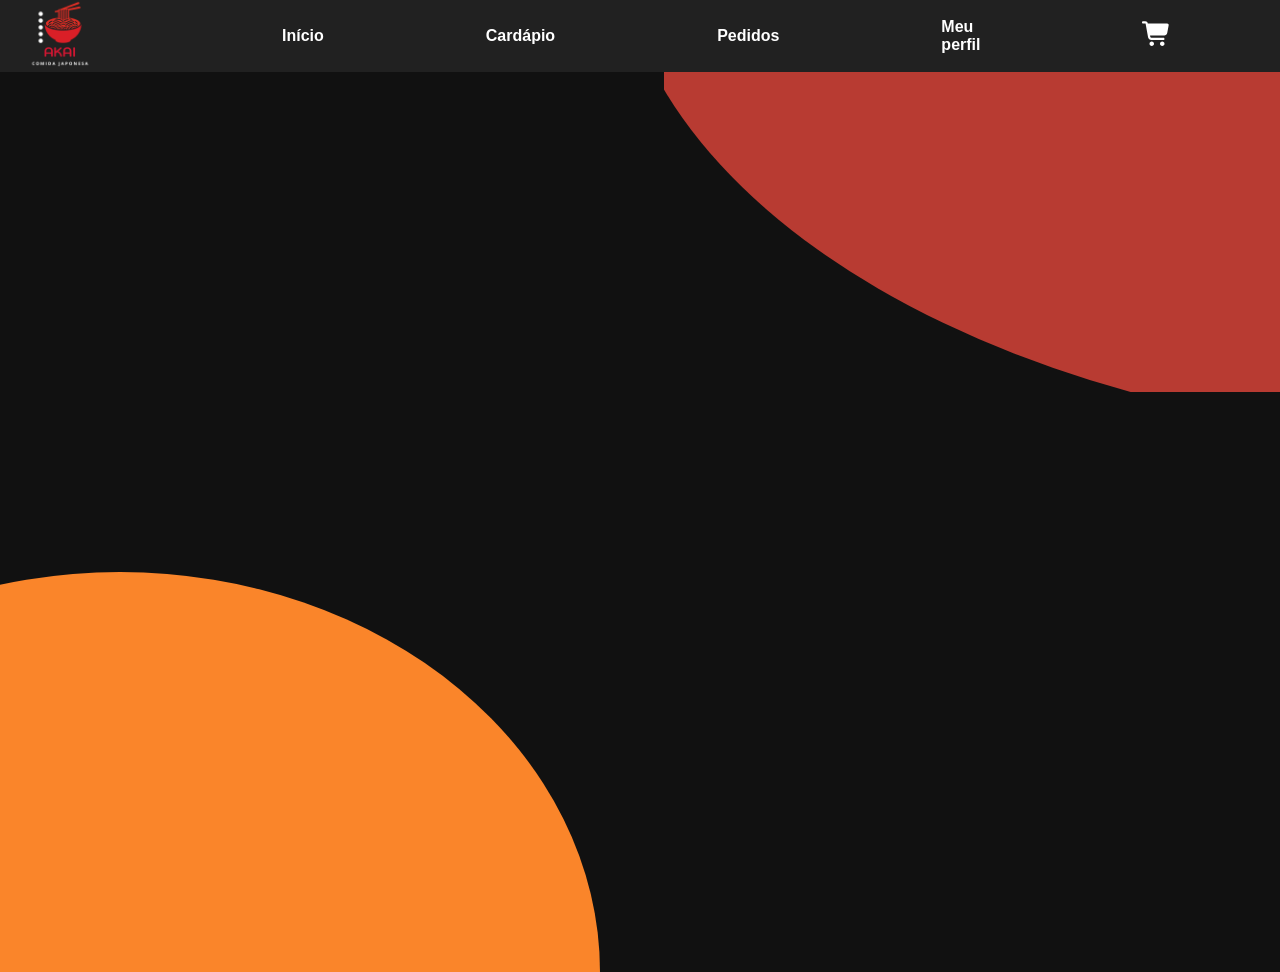
==== cardapio.html @ f0f572e4 "first commit" ====
<!DOCTYPE html>
<html lang="en">
<head>
    <meta charset="UTF-8">
    <meta name="viewport" content="width=device-width, initial-scale=1.0">
    <title>Document</title>
    <link rel="stylesheet" href="style.css">
    <script src="script.js"defer ></script>
</head>
<body>

    <header id="Cabeçario">

        <li id="logo"><img src="img/akai.png" alt=""></li>
        <li><a href="inicio.html">Início</a></li>
        <li><a href="cardapio.html">Cardápio</a> </li>
        <li><a href="pedidos.html">Pedidos</a></li>
        <li><a href="index.html">Meu perfil</a></li>
        <li id="carrinho"><a href="carrinho.html"><button><svg xmlns="http://www.w3.org/2000/svg" viewBox="0 0 640 640" id="carrinho"><!--!Font Awesome Free v7.3.1 by @fontawesome - https://fontawesome.com License - https://fontawesome.com/license/free Copyright 2026 Fonticons, Inc.--><path fill="rgb(255, 255, 255)" d="M24 48C10.7 48 0 58.7 0 72C0 85.3 10.7 96 24 96L69.3 96C73.2 96 76.5 98.8 77.2 102.6L129.3 388.9C135.5 423.1 165.3 448 200.1 448L456 448C469.3 448 480 437.3 480 424C480 410.7 469.3 400 456 400L200.1 400C188.5 400 178.6 391.7 176.5 380.3L171.4 352L475 352C505.8 352 532.2 330.1 537.9 299.8L568.9 133.9C572.6 114.2 557.5 96 537.4 96L124.7 96L124.3 94C119.5 67.4 96.3 48 69.2 48L24 48zM208 576C234.5 576 256 554.5 256 528C256 501.5 234.5 480 208 480C181.5 480 160 501.5 160 528C160 554.5 181.5 576 208 576zM432 576C458.5 576 480 554.5 480 528C480 501.5 458.5 480 432 480C405.5 480 384 501.5 384 528C384 554.5 405.5 576 432 576z"/></svg></a></button></li>
        <li id="ModoClaro">
            <button>
                <svg xmlns="http://www.w3.org/2000/svg" viewBox="0 0 640 640" id="lua">
                    <!--!Font Awesome Free v7.3.1 -->
                    <path d="M303.3 112.7C196.2 121.2 112 210.8 112 320C112 434.9 205.1 528 320 528C353.3 528 384.7 520.2 412.6 506.3C309.2 482.9 232 390.5 232 280C232 214.2 259.4 154.9 303.3 112.7zM64 320C64 178.6 178.6 64 320 64C339.4 64 358.4 66.2 376.7 70.3C386.6 72.5 394 80.8 395.2 90.8C396.4 100.8 391.2 110.6 382.1 115.2C321.5 145.4 280 207.9 280 280C280 381.6 362.4 464 464 464C469 464 473.9 463.8 478.8 463.4C488.9 462.6 498.4 468.2 502.6 477.5C506.8 486.8 504.6 497.6 497.3 504.6C451.3 548.8 388.8 576 320 576C178.6 576 64 461.4 64 320z" />
                </svg>
            </button>
        </li>

    </header>

    
    <section id="SectionGRANDE">

        <div class="forma-vermelha">
            <div id="bola-vermelho"></div>


        </div>


         




        <div class="forma-laranja">
            <div id="bola-laranja"></div>


        </div>

    </section>
    
</body>
</html>
---- style.css ----
*{
    margin: 0;
    padding: 0;
    box-sizing: border-box;
}

:root {
    --cor-de-fundo: #111111;
    --cor-de-texto: #ffffff;
    --cor-detalhes: #212121;
    --cor-detalhes2: #212121 ;
}

body {
    background-color: var(--cor-de-fundo);
    color: var(--cor-de-texto);
    font-family: 'Segoe UI', Tahoma, Geneva, Verdana, sans-serif;
    position: relative;
    overflow: hidden;
    max-height: 200vh;
    transition: background-color 1.5s, color 1.5s; 
}

main #inicio{
    max-height: 300vh;
}

#lua path {
    fill: rgb(255, 255, 255);
    transition: fill 1.5s; 
}


body.claro {
    --cor-de-fundo: #ffffff;
    --cor-de-texto: #000000;
    --cor-detalhes: #212121;
    --cor-detalhes2: #212121 ;
}


#lua.claro path {
    fill: #b73e35;
}

#carrinho:hover path{
    fill: #B83B32;
}

.forma-vermelha{
    position: absolute;
    top: -20%;
    right: -30%;
    animation: flutuar 3s ease-in-out infinite; 
    z-index: -1;
}
#bola-vermelho{
    position: absolute;
    top: 0;
    right: 0;
    clip-path: ellipse(90% 105% at 85% 5%);
    height: 500px;
    width: 1000px;
    background-color: #B83B32;
}




.forma-vermelha2{
    position: absolute;
    top: -20%;
    right: -30%;
    animation: flutuar 3s ease-in-out infinite; 
    z-index: -1;
}
#bola-vermelho2{
    position: absolute;
    top: 0;
    right: 0;
    clip-path: ellipse(200% 125% at 200% 20%);
    height: 500px;
    width: 1250px;
    border-radius: 100%;
    background-color: #B83B32;
}


#titulo{
    font-weight: 900;
   
}

#sss{
    font-weight: 800;
}


.forma-laranja {
    position: absolute;
    bottom: 0;
    left: 0;
    z-index: -1;
    animation: flutuar 6s ease-in-out infinite;
}

#bola-laranja {
    width: 600px;
    height: 400px;
    background-color: #FA852A;
    clip-path: ellipse(80% 100% at 20% 100%);
}


.forma-laranja2 {
    position: absolute;
    bottom: 0;
    left: 0;
    z-index: -1;
    animation: flutuar 6s ease-in-out infinite;
}

#bola-laranja2 {
    width: 600px;
    height: 400px;
    background-color: #FA852A;
    clip-path: ellipse(80% 80% at 20% 100%);
}

@keyframes flutuar {
    0%, 100% {
        transform: translate(0, 0);
    }
    50% {
        transform: translate(-5px, -12px);
    }

}

#Cabeçario{
    background-color: #212121;
    width: 100%;
    height: 8vh;
    display: flex;
    align-items: center;
    gap: 18vh;
    justify-content: space-around;
    z-index: 99;
}
#logo img{
    width: 120px;
}

#carrinho img{
   width: 50px;
   height: 50px;
   cursor: pointer;
}

#Cabeçario li{
   list-style-type: none;
}

#Cabeçario li:hover{
    text-decoration: underline #B83B32 solid 2px;
    color: #B83B32;

    a{
        color: #B83B32;
    }
}


#Cabeçario a{
    color: #fff;
    text-decoration: none;
    font-weight: 700;
    
}

#Cabeçario svg{
    background-color: #212121;
    width: 30px;
    cursor: pointer;
    
}

#Cabeçario button{
    border: none;
    border-bottom-style: none;
    list-style-type: none;
    background-color: #212121;
    
   
} 


section{
    position: relative;
    height: 100vh;
    width: 100%;
    justify-items: center;
}


span{
    color: #B83B32;
}

#Texto1{
    padding-right: 25%;
    font-size: 25px;
    padding-bottom: 20px;
   
}
 
#caixaDeDados{
    background-color: var(--cor-detalhes2);
    
    width: 70%;
    height: 50%;
    border-radius: 20px;
    border: solid 2px;
    border-color: #676666 ;

    display: flex;
    margin-bottom: 15vh;
    gap: 60px;
}


#meuFormulario{
    display: flex;
    gap: 70PX;
    padding-top: 20PX;
}


 .profile-card {
    background-color: var(--cor-detalhes);
    
    border-radius: 12px;
    padding: 40px;
    width: 320px;
    display: flex;
    flex-direction: column;
    align-items: center;
    gap: 24px;
    font-family: sans-serif;
}

.avatar-container {
    width: 150px;
    height: 150px;
    border-radius: 50%;
    background-color: #b22e23; 
    display: flex;
    align-items: center;
    justify-content: center;
    overflow: hidden;
}


.avatar-preview {
    width: 100%;
    height: 100%;
    object-fit: cover;
}


.avatar-default-icon {
    width: 60%;
    height: 60%;
    fill: #ffffff;
}


.file-input {
    display: none;
}


.upload-button {
    display: flex;
    align-items: center;
    justify-content: center;
    gap: 8px;
    border: 2px solid #b22e23;
    color: #b22e23;
    background: transparent;
    padding: 10px 24px;
    border-radius: 25px;
    font-size: 14px;
    font-weight: bold;
    cursor: pointer;
    transition: all 0.2s ease-in-out;
}


.upload-button:hover {
    background-color: #b22e23;
    color: #ffffff;
}


 #Formulario {
    width: 100%;
    max-width: 500px;
    padding: 20px;
}

#Formulario h2{
    color: #fff;
}
h2 {
    font-size: 24px;
    font-weight: bold;
    margin-bottom: 24px;
    
}
.campo-grupo {
    margin-bottom: 16px;
}
label {
    display: block;
    margin-bottom: 8px;
    font-size: 14px;
    color: #fff;
}
input {
    width: 300PX;
    padding: 12px;
    background-color: transparent;
    border: 1px solid #444444;
    border-radius: 8px;
    color: #ffffff;
    font-size: 16px;
    box-sizing: border-box;
    outline: none;
}
input:focus {
    border-color: #666666;
}


button[type="submit"] {
    width: 100%;
    background-color: #b73e35;
    color: #ffffff;
    border: none;
    padding: 14px;
    border-radius: 20px;
    font-size: 16px;
    font-weight: bold;
    cursor: pointer;
    margin-top: 12px;
    transition: background-color 0.2s;
}
button[type="submit"]:hover {
    background-color: #9c322a;
}




/* PARTE DO CSS DA PAG  DO CARRINHO */

section{
    align-content: center;
}

#Div_do_Carrinho{
    width: 60%;
    height: 70%;
    background-color: #666666 ;
    border-radius: 20PX;
    justify-items: center;
    align-content: center;
   
}

#Div_do_Carrinho button{
    background-color: #B83B32;
    color: #fff;
     border-radius: 10px;
     width: 400px;
     height: 50px;
     border-color: #B83B32;
     
}

#orgDivCarrinho{
    display: flex;
   
}

#orgDivCarrinho img{
    padding-right: 15px;
}

#Div_do_Carrinho #botão{
    padding-top: 30px;
}

#inicio{
    margin-top: -30vh;
    margin-right: 40vh;
    font-size: 40px;
    font-weight: 800;
}

#inicio h1{
    font-size: 100px;
}

#inicio button{
    width: 350px;
    height: 60px;
    border-radius: 40px;
    background-color: #B83B32;
    color: #fff;
    font-size: 20px;
    font-weight: 700;
    border: solid;
    border-color: #B83B32;
    margin-top: 40px;
    display: flex;
    align-items: center;
    justify-content: center;
    cursor: pointer;
}
#inicio a{
    text-decoration: none;
    cursor: pointer;
}

#inicio button svg{
    width: 50px;
    padding-left: 20px;
   cursor: pointer;
}

#fff{
   color: #676666;
}


#TremDeQualidades{
    background-color: #212121;
    width: 100%;
    height: 20vh;
}

#SobreAKAI{
    background-color: #b73e35;
    width: 100%;
    height: 100vh;
}
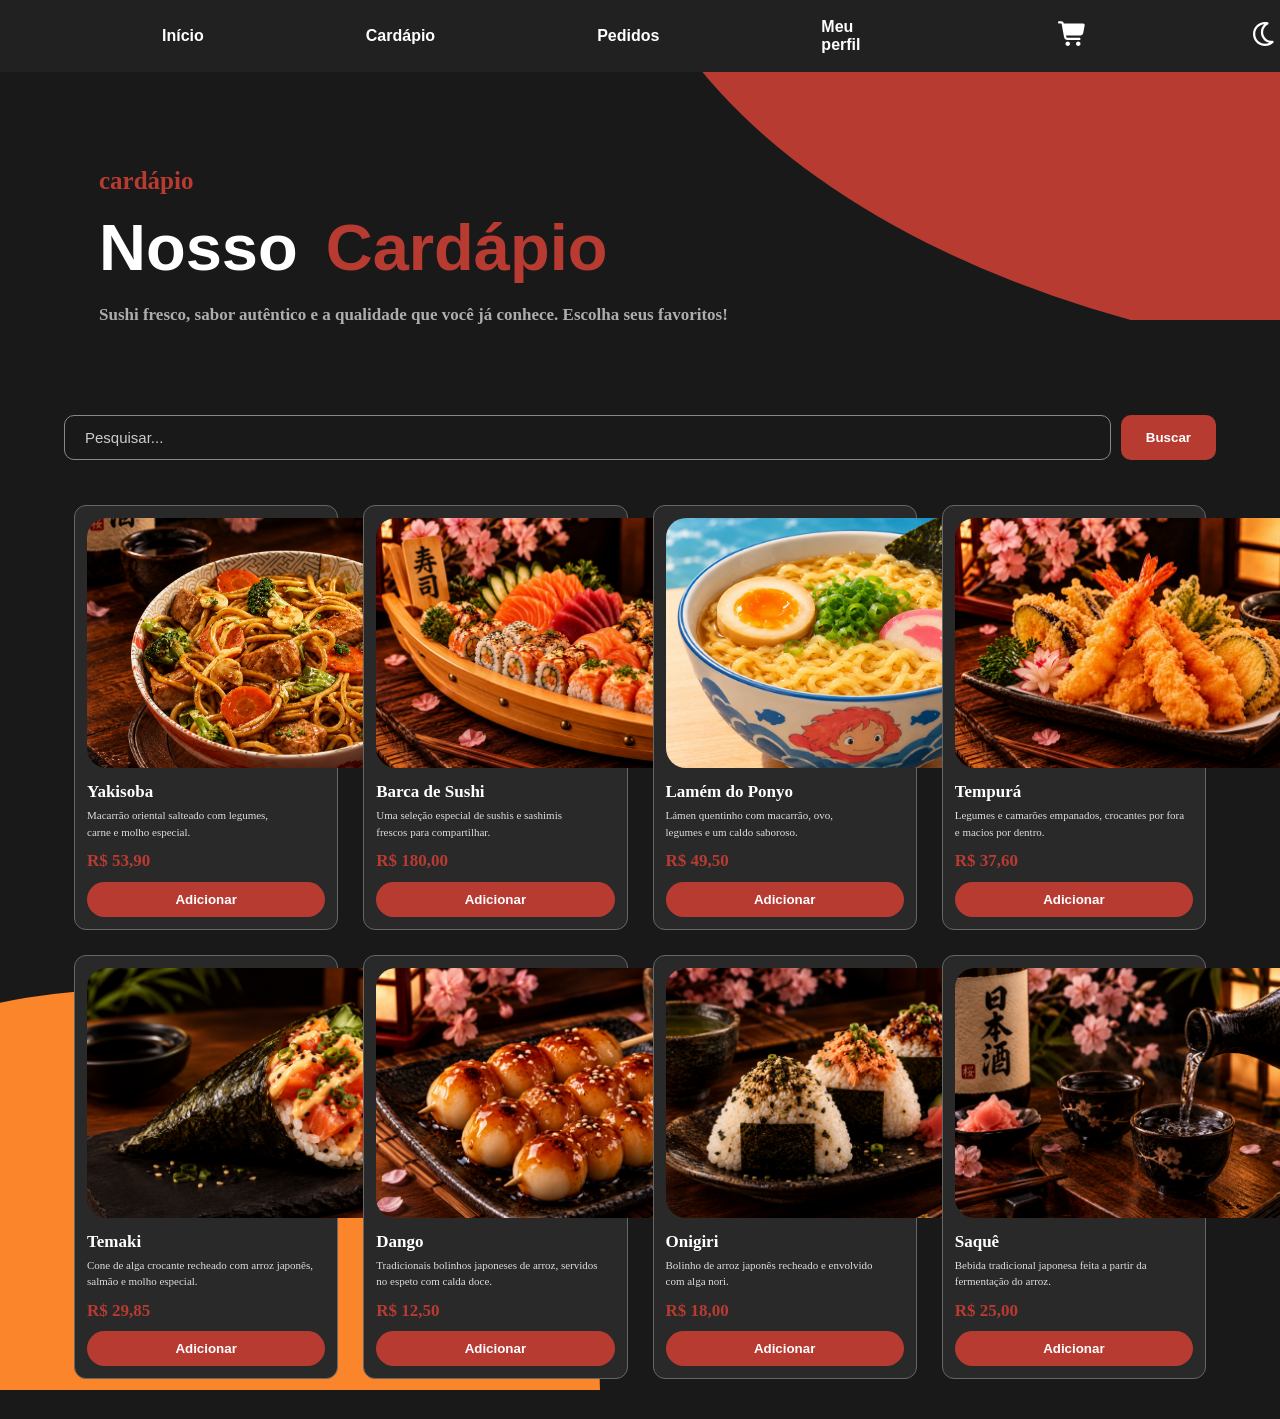
==== commit 3546e291: "concertei imgs e atualizei as paginas" ====
--- a/cardapio.html
+++ b/cardapio.html
@@ -3,53 +3,127 @@
 <head>
     <meta charset="UTF-8">
     <meta name="viewport" content="width=device-width, initial-scale=1.0">
-    <title>Document</title>
-    <link rel="stylesheet" href="style.css">
-    <script src="script.js"defer ></script>
+    <title>Cardápio - AKAI</title>
+    <link rel="stylesheet" href="cardapio.css">
+    <script src="script.js"></script>
 </head>
 <body>
 
-    <header id="Cabeçario">
+    <main id="Cabeçario">
 
-        <li id="logo"><img src="img/akai.png" alt=""></li>
+        <li id="logo"><img src="akai.png" alt=""></li>
         <li><a href="inicio.html">Início</a></li>
         <li><a href="cardapio.html">Cardápio</a> </li>
         <li><a href="pedidos.html">Pedidos</a></li>
-        <li><a href="index.html">Meu perfil</a></li>
+        <li><a href="perfil.html">Meu perfil</a></li>
         <li id="carrinho"><a href="carrinho.html"><button><svg xmlns="http://www.w3.org/2000/svg" viewBox="0 0 640 640" id="carrinho"><!--!Font Awesome Free v7.3.1 by @fontawesome - https://fontawesome.com License - https://fontawesome.com/license/free Copyright 2026 Fonticons, Inc.--><path fill="rgb(255, 255, 255)" d="M24 48C10.7 48 0 58.7 0 72C0 85.3 10.7 96 24 96L69.3 96C73.2 96 76.5 98.8 77.2 102.6L129.3 388.9C135.5 423.1 165.3 448 200.1 448L456 448C469.3 448 480 437.3 480 424C480 410.7 469.3 400 456 400L200.1 400C188.5 400 178.6 391.7 176.5 380.3L171.4 352L475 352C505.8 352 532.2 330.1 537.9 299.8L568.9 133.9C572.6 114.2 557.5 96 537.4 96L124.7 96L124.3 94C119.5 67.4 96.3 48 69.2 48L24 48zM208 576C234.5 576 256 554.5 256 528C256 501.5 234.5 480 208 480C181.5 480 160 501.5 160 528C160 554.5 181.5 576 208 576zM432 576C458.5 576 480 554.5 480 528C480 501.5 458.5 480 432 480C405.5 480 384 501.5 384 528C384 554.5 405.5 576 432 576z"/></svg></a></button></li>
-        <li id="ModoClaro">
-            <button>
-                <svg xmlns="http://www.w3.org/2000/svg" viewBox="0 0 640 640" id="lua">
-                    <!--!Font Awesome Free v7.3.1 -->
-                    <path d="M303.3 112.7C196.2 121.2 112 210.8 112 320C112 434.9 205.1 528 320 528C353.3 528 384.7 520.2 412.6 506.3C309.2 482.9 232 390.5 232 280C232 214.2 259.4 154.9 303.3 112.7zM64 320C64 178.6 178.6 64 320 64C339.4 64 358.4 66.2 376.7 70.3C386.6 72.5 394 80.8 395.2 90.8C396.4 100.8 391.2 110.6 382.1 115.2C321.5 145.4 280 207.9 280 280C280 381.6 362.4 464 464 464C469 464 473.9 463.8 478.8 463.4C488.9 462.6 498.4 468.2 502.6 477.5C506.8 486.8 504.6 497.6 497.3 504.6C451.3 548.8 388.8 576 320 576C178.6 576 64 461.4 64 320z" />
-                </svg>
-            </button>
-        </li>
+        <li><button><svg xmlns="http://www.w3.org/2000/svg" viewBox="0 0 640 640">
+        <path fill="rgb(255, 255, 255)" d="M303.3 112.7C196.2 121.2 112 210.8 112 320C112 434.9 205.1 528 320 528C353.3 528 384.7 520.2 412.6 506.3C309.2 482.9 232 390.5 232 280C232 214.2 259.4 154.9 303.3 112.7zM64 320C64 178.6 178.6 64 320 64C339.4 64 358.4 66.2 376.7 70.3C386.6 72.5 394 80.8 395.2 90.8C396.4 100.8 391.2 110.6 382.1 115.2C321.5 145.4 280 207.9 280 280C280 381.6 362.4 464 464 464C469 464 473.9 463.8 478.8 463.4C488.9 462.6 498.4 468.2 502.6 477.5C506.8 486.8 504.6 497.6 497.3 504.6C451.3 548.8 388.8 576 320 576C178.6 576 64 461.4 64 320z"/></svg></button></li>
 
+    </main>
+
+    
+    <div class="forma-vermelha">
+        <div id="bola-vermelho"></div>
+    </div>
+
+   <div class="organização">
+
+   
+    
+    <header class="cardapio">
+        
+         <div class="titulo">
+                <p class="subtitulo1">cardápio</p>
+                <p class="tit1">Nosso </p> 
+                <p class="tit2">Cardápio</p>
+                <p class="subtitulo2Indrodução">Sushi fresco, sabor autêntico e a qualidade que você já conhece. Escolha seus favoritos!</p>
     </header>
 
-    
-    <section id="SectionGRANDE">
+                <form action="/buscar" method="get">
+                    <input type="text" name="q" placeholder="Pesquisar..." required>
+                    <button type="submit">Buscar</button>
+                </form>
 
-        <div class="forma-vermelha">
-            <div id="bola-vermelho"></div>
+          <section class="blocosCardapio">
 
+            <div class="Produto1">
+                <img src="img/yakisoba produtos1.png" alt="">
+                <h3>Yakisoba</h3>
+                <p>Macarrão oriental salteado com legumes, <br> 
+                    carne e molho especial.</p>
+                    <p>R$ 53,90</p>
+                    <button onclick="adicionar">Adicionar</button>
+            </div>
 
-        </div>
+            <div class="Produto2">
+                <img src="img/barca de sushi.png" alt="">
+                <h3>Barca de Sushi</h3>
+                <p>Uma seleção especial de sushis e sashimis <br>
+                    frescos para compartilhar.</p>
+                    <p>R$ 180,00</p>
+                    <button onclick="adicionar">Adicionar</button>
+            </div>
 
+            <div class="Produto3">
+                <img src="img/lamem ponyo.png" alt="">
+                <h3>Lamém do Ponyo</h3>
+                <p>Lámen quentinho com macarrão, ovo,<br>
+                     legumes e um caldo saboroso.</p>
+                    <p>R$ 49,50</p>
+                    <button onclick="adicionar">Adicionar</button>
+            </div>
 
-         
+            <div class="Produto4">
+                <img src="img/Tempurá.png" alt="">
+                <h3>Tempurá</h3>
+                <p>Legumes e camarões empanados, crocantes por fora <br>
+                    e macios por dentro.</p>
+                    <p>R$ 37,60</p>
+                    <button onclick="adicionar">Adicionar</button>
+            </div>
 
+            <div class="Produto5">
+                <img src="img/Temaki.png" alt="">
+                <h3>Temaki</h3>
+                <p>Cone de alga crocante recheado com arroz japonês, <br>
+                    salmão e molho especial.</p>
+                    <p>R$ 29,85</p>
+                    <button onclick="adicionar">Adicionar</button>
+            </div>
 
+            <div class="Produto6">
+                <img src="img/dango.png" alt="">
+                <h3>Dango</h3>
+                <p>Tradicionais bolinhos japoneses de arroz, servidos <br>
+                    no espeto com calda doce.</p>
+                    <p>R$ 12,50</p>
+                    <button onclick="adicionar">Adicionar</button>
+            </div>
 
+            <div class="Produto7">
+                <img src="img/Onigiri.png" alt="">
+                <h3>Onigiri</h3>
+                <p>Bolinho de arroz japonês recheado e envolvido <br>
+                    com alga nori.</p>
+                    <p>R$ 18,00</p>
+                    <button onclick="adicionar">Adicionar</button>
+            </div>
+
+            <div class="Produto8">
+                <img src="img/saque.png" alt="">
+                <h3>Saquê</h3>
+                <p>Bebida tradicional japonesa feita a partir da <br>
+                    fermentação do arroz.</p>
+                    <p>R$ 25,00</p>
+                    <button onclick="adicionar">Adicionar</button>
+            </div>
+
+          </section>
 
         <div class="forma-laranja">
             <div id="bola-laranja"></div>
-
-
         </div>
-
-    </section>
-    
+    </div>
 </body>
 </html>
--- a/cardapio.css
+++ b/cardapio.css
@@ -0,0 +1,336 @@
+* {
+    margin: 0;
+    padding: 0;
+    box-sizing: border-box;
+}
+
+body {
+    background-color: #191919;
+    color: white;
+    font-family: 'Roboto Slab', serif;
+    overflow-x: hidden;
+}
+
+.cardapio {
+    position: relative;
+    padding: 65px 35px;
+    border-radius: 10px;
+    overflow: hidden;
+}
+
+.organização{
+    padding: 30px 5%;
+  }
+
+
+#Cabeçario{
+    background-color: #212121;
+    width: 100%;
+    height: 8vh;
+    display: flex;
+    align-items: center;
+    gap: 18vh;
+    justify-content: space-around;
+    z-index: 99;
+}
+#logo img{
+    width: 120px;
+}
+
+#carrinho img{
+   width: 60px;
+   height: 60px;
+   cursor: pointer;
+   object-fit: cover;
+}
+
+#Cabeçario li{
+   list-style-type: none;
+}
+
+#Cabeçario li:hover{
+    text-decoration: underline #B83B32 solid 2px;
+    color: #B83B32;
+
+    a{
+        color: #B83B32;
+    }
+}
+
+
+#Cabeçario a{
+    color: #fff;
+    text-decoration: none;
+    font-weight: 700;
+    font-family: 'Archivo Black', sans-serif;
+    
+}
+
+#Cabeçario svg{
+    background-color: #212121;
+    width: 30px;
+    cursor: pointer;
+    
+}
+
+#Cabeçario button{
+    border: none;
+    border-bottom-style: none;
+    list-style-type: none;
+    background-color: #212121;
+    
+   
+} 
+
+.titulo {
+    position: relative;
+    z-index: 1;
+}
+
+.subtitulo1 {
+    color: #B83B32;
+    font-size: 25px;
+    font-weight: 900;
+    margin-bottom: 15px;
+}
+
+.tit1,
+.tit2 {
+    display: inline;
+    font-family: 'Archivo Black', sans-serif;
+    font-size: 65px;
+    font-weight: 900;
+}
+
+.tit1 {
+    color: white;
+}
+
+.tit2 {
+    color: #B83B32;
+    margin-left: 10px;
+}
+
+.subtitulo2Indrodução {
+    color: #ADADAD;
+    font-size: 17px;
+    font-weight: bold;
+    margin-top: 20px;
+}
+
+
+form {
+    display: flex;
+    gap: 10px;
+    margin: 25px 0 35px;
+    position: relative;
+    z-index: 1;
+}
+
+form input {
+    flex: 1;
+    height: 45px;
+    background: transparent;
+    border: 1px solid #888;
+    border-radius: 10px;
+    padding: 0 20px;
+    color: white;
+    font-size: 15px;
+    outline: none;
+}
+
+form input::placeholder {
+    color: #ccc;
+}
+
+form input:focus {
+    border-color: #B83B32;
+}
+
+form button {
+    background: #B83B32;
+    border: none;
+    border-radius: 10px;
+    padding: 0 25px;
+    color: white;
+    font-weight: bold;
+    cursor: pointer;
+}
+
+.blocosCardapio {
+    display: grid;
+    grid-template-columns: repeat(4, minmax(0, 1fr));
+    gap: 25px;
+    position: relative;
+    z-index: 1;
+    padding: 10px;
+}
+
+.Produto1,
+.Produto2,
+.Produto3,
+.Produto4,
+.Produto5,
+.Produto6,
+.Produto7,
+.Produto8 {
+    background-color: #292929;
+    border: 1px solid #666;
+    border-radius: 12px;
+    padding: 12px;
+    transition: 0.3s;
+    min-width: 0;
+}
+
+.Produto1:hover,
+.Produto2:hover,
+.Produto3:hover,
+.Produto4:hover,
+.Produto5:hover,
+.Produto6:hover,
+.Produto7:hover,
+.Produto8:hover {
+    transform: translateY(-5px);
+    border-color: #B83B32;
+}
+
+.blocosCardapio img {
+    width: 380px;
+    height: 250px;
+    object-fit: cover;
+    border-radius: 20px;
+    
+}
+
+.blocosCardapio h3 {
+    color: white;
+    font-size: 17px;
+    margin-top: 10px;
+    margin-bottom: 5px;
+}
+
+.blocosCardapio p {
+    color: #ddd;
+    font-size: 11px;
+    line-height: 1.5;
+}
+
+.blocosCardapio p:nth-of-type(2) {
+    color: #B83B32;
+    font-size: 17px;
+    font-weight: bold;
+    margin: 8px 0;
+}
+
+.blocosCardapio button {
+    width: 100%;
+    height: 35px;
+    background-color: #B83B32;
+    color: white;
+    border: none;
+    border-radius: 20px;
+    font-weight: bold;
+    cursor: pointer;
+    transition: 0.3s;
+}
+
+.blocosCardapio button:hover {
+    background-color: #B83B32;
+}
+
+
+@media (max-width: 900PX) {
+    .blocosCardapio {
+        grid-template-columns: repeat(2, 1fr);
+    }
+
+    .tit1,
+    .tit2 {
+        font-size: 45px;
+    }
+}
+
+@media (max-width: 550px) {
+    body {
+        padding: 15px;
+    }
+
+    .cardapio {
+        padding: 40px 15px;
+    }
+
+    .tit1,
+    .tit2 {
+        font-size: 29px;
+    }
+
+    .subtitulo1 {
+        font-size: 20px;
+    }
+
+    .subtitulo2Indrodução {
+        font-size: 13px;
+    }
+
+    .blocosCardapio {
+        grid-template-columns: repeat(2, 1fr);
+        gap: 12px;
+        padding: 0;
+    }
+
+    .blocosCardapio img {
+        height: 100px;
+    }
+
+    .blocosCardapio h3 {
+        font-size: 14px;
+    }
+}
+
+
+.forma-vermelha{
+    position: absolute;
+    top: -20%;
+    right: -30%;
+    animation: flutuar 3s ease-in-out infinite; 
+    z-index: -1;
+}
+#bola-vermelho{
+    position: absolute;
+    top: 0;
+    right: 0;
+    clip-path: ellipse(90% 105% at 85% 5%);
+    height: 500px;
+    width: 1000px;
+    background-color: #B83B32;
+}
+
+
+
+
+.forma-laranja {
+    position: absolute;
+    bottom: 0;
+    left: 0;
+    top:110vh;
+    z-index: -1;
+    animation: flutuar 6s ease-in-out infinite;
+}
+
+#bola-laranja {
+    width: 600px;
+    height: 400px;
+    background-color: #FA852A;
+    clip-path: ellipse(80% 100% at 20% 100%);
+    
+}
+
+@keyframes flutuar {
+    0%, 100% {
+        transform: translate(0, 0);
+    }
+    50% {
+        transform: translate(-5px, -12px);
+    }
+
+}
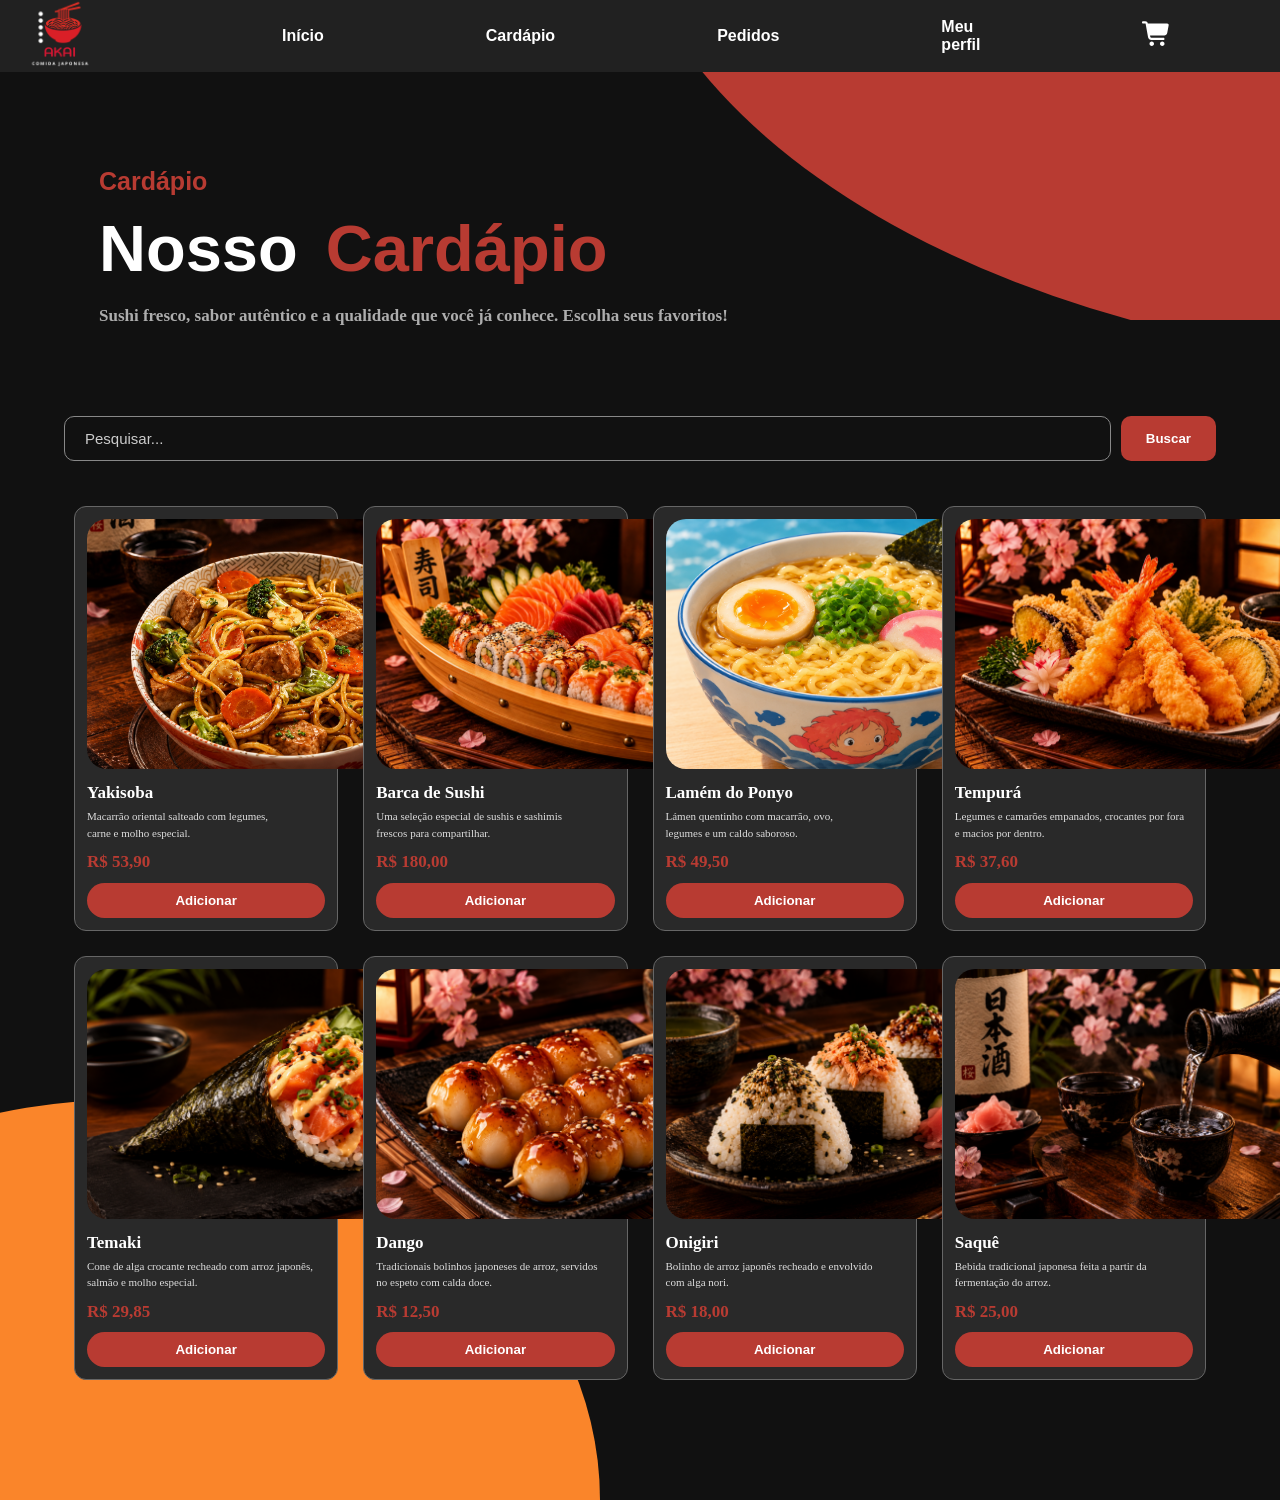
==== commit ee4fda84: "Corrigi" ====
--- a/cardapio.html
+++ b/cardapio.html
@@ -3,29 +3,38 @@
 <head>
     <meta charset="UTF-8">
     <meta name="viewport" content="width=device-width, initial-scale=1.0">
-    <title>Cardápio - AKAI</title>
+    <title>Document</title>
     <link rel="stylesheet" href="cardapio.css">
-    <script src="script.js"></script>
+    <script src="script.js"defer ></script>
 </head>
 <body>
 
-    <main id="Cabeçario">
+    <header id="Cabeçario">
 
-        <li id="logo"><img src="akai.png" alt=""></li>
+        <li id="logo"><img src="img/akai.png" alt=""></li>
         <li><a href="inicio.html">Início</a></li>
         <li><a href="cardapio.html">Cardápio</a> </li>
         <li><a href="pedidos.html">Pedidos</a></li>
-        <li><a href="perfil.html">Meu perfil</a></li>
+        <li><a href="meuPerfil.html">Meu perfil</a></li>
         <li id="carrinho"><a href="carrinho.html"><button><svg xmlns="http://www.w3.org/2000/svg" viewBox="0 0 640 640" id="carrinho"><!--!Font Awesome Free v7.3.1 by @fontawesome - https://fontawesome.com License - https://fontawesome.com/license/free Copyright 2026 Fonticons, Inc.--><path fill="rgb(255, 255, 255)" d="M24 48C10.7 48 0 58.7 0 72C0 85.3 10.7 96 24 96L69.3 96C73.2 96 76.5 98.8 77.2 102.6L129.3 388.9C135.5 423.1 165.3 448 200.1 448L456 448C469.3 448 480 437.3 480 424C480 410.7 469.3 400 456 400L200.1 400C188.5 400 178.6 391.7 176.5 380.3L171.4 352L475 352C505.8 352 532.2 330.1 537.9 299.8L568.9 133.9C572.6 114.2 557.5 96 537.4 96L124.7 96L124.3 94C119.5 67.4 96.3 48 69.2 48L24 48zM208 576C234.5 576 256 554.5 256 528C256 501.5 234.5 480 208 480C181.5 480 160 501.5 160 528C160 554.5 181.5 576 208 576zM432 576C458.5 576 480 554.5 480 528C480 501.5 458.5 480 432 480C405.5 480 384 501.5 384 528C384 554.5 405.5 576 432 576z"/></svg></a></button></li>
-        <li><button><svg xmlns="http://www.w3.org/2000/svg" viewBox="0 0 640 640">
-        <path fill="rgb(255, 255, 255)" d="M303.3 112.7C196.2 121.2 112 210.8 112 320C112 434.9 205.1 528 320 528C353.3 528 384.7 520.2 412.6 506.3C309.2 482.9 232 390.5 232 280C232 214.2 259.4 154.9 303.3 112.7zM64 320C64 178.6 178.6 64 320 64C339.4 64 358.4 66.2 376.7 70.3C386.6 72.5 394 80.8 395.2 90.8C396.4 100.8 391.2 110.6 382.1 115.2C321.5 145.4 280 207.9 280 280C280 381.6 362.4 464 464 464C469 464 473.9 463.8 478.8 463.4C488.9 462.6 498.4 468.2 502.6 477.5C506.8 486.8 504.6 497.6 497.3 504.6C451.3 548.8 388.8 576 320 576C178.6 576 64 461.4 64 320z"/></svg></button></li>
+        <li id="ModoClaro">
+            <button>
+                <svg xmlns="http://www.w3.org/2000/svg" viewBox="0 0 640 640" id="lua">
+                    <!--!Font Awesome Free v7.3.1 -->
+                    <path d="M303.3 112.7C196.2 121.2 112 210.8 112 320C112 434.9 205.1 528 320 528C353.3 528 384.7 520.2 412.6 506.3C309.2 482.9 232 390.5 232 280C232 214.2 259.4 154.9 303.3 112.7zM64 320C64 178.6 178.6 64 320 64C339.4 64 358.4 66.2 376.7 70.3C386.6 72.5 394 80.8 395.2 90.8C396.4 100.8 391.2 110.6 382.1 115.2C321.5 145.4 280 207.9 280 280C280 381.6 362.4 464 464 464C469 464 473.9 463.8 478.8 463.4C488.9 462.6 498.4 468.2 502.6 477.5C506.8 486.8 504.6 497.6 497.3 504.6C451.3 548.8 388.8 576 320 576C178.6 576 64 461.4 64 320z" />
+                </svg>
+            </button>
+        </li>
 
-    </main>
+    </header>
 
     
-    <div class="forma-vermelha">
-        <div id="bola-vermelho"></div>
-    </div>
+    <section id="SectionGRANDE">
+
+        <div class="forma-vermelha">
+            <div id="bola-vermelho"></div>
+        </div>
+
 
    <div class="organização">
 
@@ -34,7 +43,7 @@
     <header class="cardapio">
         
          <div class="titulo">
-                <p class="subtitulo1">cardápio</p>
+                <p class="subtitulo1">Cardápio</p>
                 <p class="tit1">Nosso </p> 
                 <p class="tit2">Cardápio</p>
                 <p class="subtitulo2Indrodução">Sushi fresco, sabor autêntico e a qualidade que você já conhece. Escolha seus favoritos!</p>
@@ -53,7 +62,7 @@
                 <p>Macarrão oriental salteado com legumes, <br> 
                     carne e molho especial.</p>
                     <p>R$ 53,90</p>
-                    <button onclick="adicionar">Adicionar</button>
+                    <button id="btnAdicionar" onclick="adicionar">Adicionar</button>
             </div>
 
             <div class="Produto2">
@@ -62,7 +71,7 @@
                 <p>Uma seleção especial de sushis e sashimis <br>
                     frescos para compartilhar.</p>
                     <p>R$ 180,00</p>
-                    <button onclick="adicionar">Adicionar</button>
+                    <button id="btnAdicionar" onclick="adicionar">Adicionar</button>
             </div>
 
             <div class="Produto3">
@@ -71,7 +80,7 @@
                 <p>Lámen quentinho com macarrão, ovo,<br>
                      legumes e um caldo saboroso.</p>
                     <p>R$ 49,50</p>
-                    <button onclick="adicionar">Adicionar</button>
+                    <button id="btnAdicionar" onclick="adicionar">Adicionar</button>
             </div>
 
             <div class="Produto4">
@@ -80,7 +89,7 @@
                 <p>Legumes e camarões empanados, crocantes por fora <br>
                     e macios por dentro.</p>
                     <p>R$ 37,60</p>
-                    <button onclick="adicionar">Adicionar</button>
+                    <button id="btnAdicionar" onclick="adicionar">Adicionar</button>
             </div>
 
             <div class="Produto5">
@@ -89,7 +98,7 @@
                 <p>Cone de alga crocante recheado com arroz japonês, <br>
                     salmão e molho especial.</p>
                     <p>R$ 29,85</p>
-                    <button onclick="adicionar">Adicionar</button>
+                    <button id="btnAdicionar" onclick="adicionar">Adicionar</button>
             </div>
 
             <div class="Produto6">
@@ -98,7 +107,7 @@
                 <p>Tradicionais bolinhos japoneses de arroz, servidos <br>
                     no espeto com calda doce.</p>
                     <p>R$ 12,50</p>
-                    <button onclick="adicionar">Adicionar</button>
+                    <button id="btnAdicionar" onclick="adicionar">Adicionar</button>
             </div>
 
             <div class="Produto7">
@@ -107,7 +116,7 @@
                 <p>Bolinho de arroz japonês recheado e envolvido <br>
                     com alga nori.</p>
                     <p>R$ 18,00</p>
-                    <button onclick="adicionar">Adicionar</button>
+                    <button id="btnAdicionar" onclick="adicionar">Adicionar</button>
             </div>
 
             <div class="Produto8">
@@ -116,14 +125,17 @@
                 <p>Bebida tradicional japonesa feita a partir da <br>
                     fermentação do arroz.</p>
                     <p>R$ 25,00</p>
-                    <button onclick="adicionar">Adicionar</button>
+                    <button id="btnAdicionar" onclick="adicionar">Adicionar</button>
             </div>
 
           </section>
 
+
         <div class="forma-laranja">
             <div id="bola-laranja"></div>
         </div>
-    </div>
+
+    </section>
+    <script src="script.js"></script>
 </body>
 </html>
--- a/cardapio.css
+++ b/cardapio.css
@@ -1,27 +1,141 @@
+
 * {
     margin: 0;
     padding: 0;
     box-sizing: border-box;
 }
 
+:root {
+    --cor-de-fundo: #111111;
+    --cor-de-texto: #ffffff;
+    --cor-detalhes: #212121;
+    --cor-detalhes2: #212121 ;
+}
+
+
 body {
-    background-color: #191919;
-    color: white;
+    background-color: var(--cor-de-fundo);
+    color: var(--cor-de-texto);
     font-family: 'Roboto Slab', serif;
     overflow-x: hidden;
-}
-
-.cardapio {
-    position: relative;
-    padding: 65px 35px;
-    border-radius: 10px;
-    overflow: hidden;
-}
-
-.organização{
-    padding: 30px 5%;
-  }
-
+    transition: background-color 1.5s, color 1.5s; 
+}
+
+
+
+/*  */
+
+#lua path {
+    fill: rgb(255, 255, 255);
+    transition: fill 1.5s; 
+}
+
+
+body.claro {
+    --cor-de-fundo: #ffffff;
+    --cor-de-texto: #000000;
+    --cor-detalhes: #212121;
+    --cor-detalhes2: #212121 ;
+}
+
+
+#lua.claro path {
+    fill: #b73e35;
+}
+
+#carrinho:hover path{
+    fill: #B83B32;
+}
+
+.forma-vermelha{
+    position: absolute;
+    top: -20%;
+    right: -30%;
+    animation: flutuar 3s ease-in-out infinite; 
+    z-index: -1;
+}
+#bola-vermelho{
+    position: absolute;
+    top: 0;
+    right: 0;
+    clip-path: ellipse(90% 105% at 85% 5%);
+    height: 500px;
+    width: 1000px;
+    background-color: #B83B32;
+}
+
+
+
+
+.forma-vermelha2{
+    position: absolute;
+    top: -20%;
+    right: -30%;
+    animation: flutuar 3s ease-in-out infinite; 
+    z-index: -1;
+}
+#bola-vermelho2{
+    position: absolute;
+    top: 0;
+    right: 0;
+    clip-path: ellipse(200% 125% at 200% 20%);
+    height: 500px;
+    width: 1250px;
+    border-radius: 100%;
+    background-color: #B83B32;
+}
+
+
+#titulo{
+    font-weight: 900;
+   
+}
+
+#sss{
+    font-weight: 800;
+}
+
+
+.forma-laranja {
+    position: absolute;
+    bottom: 0;
+    left: 0;
+    z-index: -1;
+    animation: flutuar 6s ease-in-out infinite;
+}
+
+#bola-laranja {
+    width: 600px;
+    height: 400px;
+    background-color: #FA852A;
+    clip-path: ellipse(80% 100% at 20% 100%);
+}
+
+
+.forma-laranja2 {
+    position: absolute;
+    bottom: 0;
+    left: 0;
+    z-index: -1;
+    animation: flutuar 6s ease-in-out infinite;
+}
+
+#bola-laranja2 {
+    width: 600px;
+    height: 400px;
+    background-color: #FA852A;
+    clip-path: ellipse(80% 80% at 20% 100%);
+}
+
+@keyframes flutuar {
+    0%, 100% {
+        transform: translate(0, 0);
+    }
+    50% {
+        transform: translate(-5px, -12px);
+    }
+
+}
 
 #Cabeçario{
     background-color: #212121;
@@ -32,16 +146,16 @@
     gap: 18vh;
     justify-content: space-around;
     z-index: 99;
+    font-family: Arial, Helvetica, sans-serif;
 }
 #logo img{
     width: 120px;
 }
 
 #carrinho img{
-   width: 60px;
-   height: 60px;
+   width: 50px;
+   height: 50px;
    cursor: pointer;
-   object-fit: cover;
 }
 
 #Cabeçario li{
@@ -62,7 +176,6 @@
     color: #fff;
     text-decoration: none;
     font-weight: 700;
-    font-family: 'Archivo Black', sans-serif;
     
 }
 
@@ -82,6 +195,24 @@
    
 } 
 
+
+
+/*  */
+
+.cardapio {
+    position: relative;
+    padding: 65px 35px;
+    border-radius: 10px;
+    overflow: hidden;
+}
+
+.organização{
+    padding: 30px 5%;
+  }
+
+
+
+
 .titulo {
     position: relative;
     z-index: 1;
@@ -92,6 +223,7 @@
     font-size: 25px;
     font-weight: 900;
     margin-bottom: 15px;
+    font-family: Arial, Helvetica, sans-serif;
 }
 
 .tit1,
@@ -103,7 +235,7 @@
 }
 
 .tit1 {
-    color: white;
+    color: var(--cor-de-texto);
 }
 
 .tit2 {
@@ -312,7 +444,7 @@
     position: absolute;
     bottom: 0;
     left: 0;
-    top:110vh;
+    top:100%;
     z-index: -1;
     animation: flutuar 6s ease-in-out infinite;
 }
@@ -320,6 +452,7 @@
 #bola-laranja {
     width: 600px;
     height: 400px;
+    margin-top: 200px;
     background-color: #FA852A;
     clip-path: ellipse(80% 100% at 20% 100%);
     
